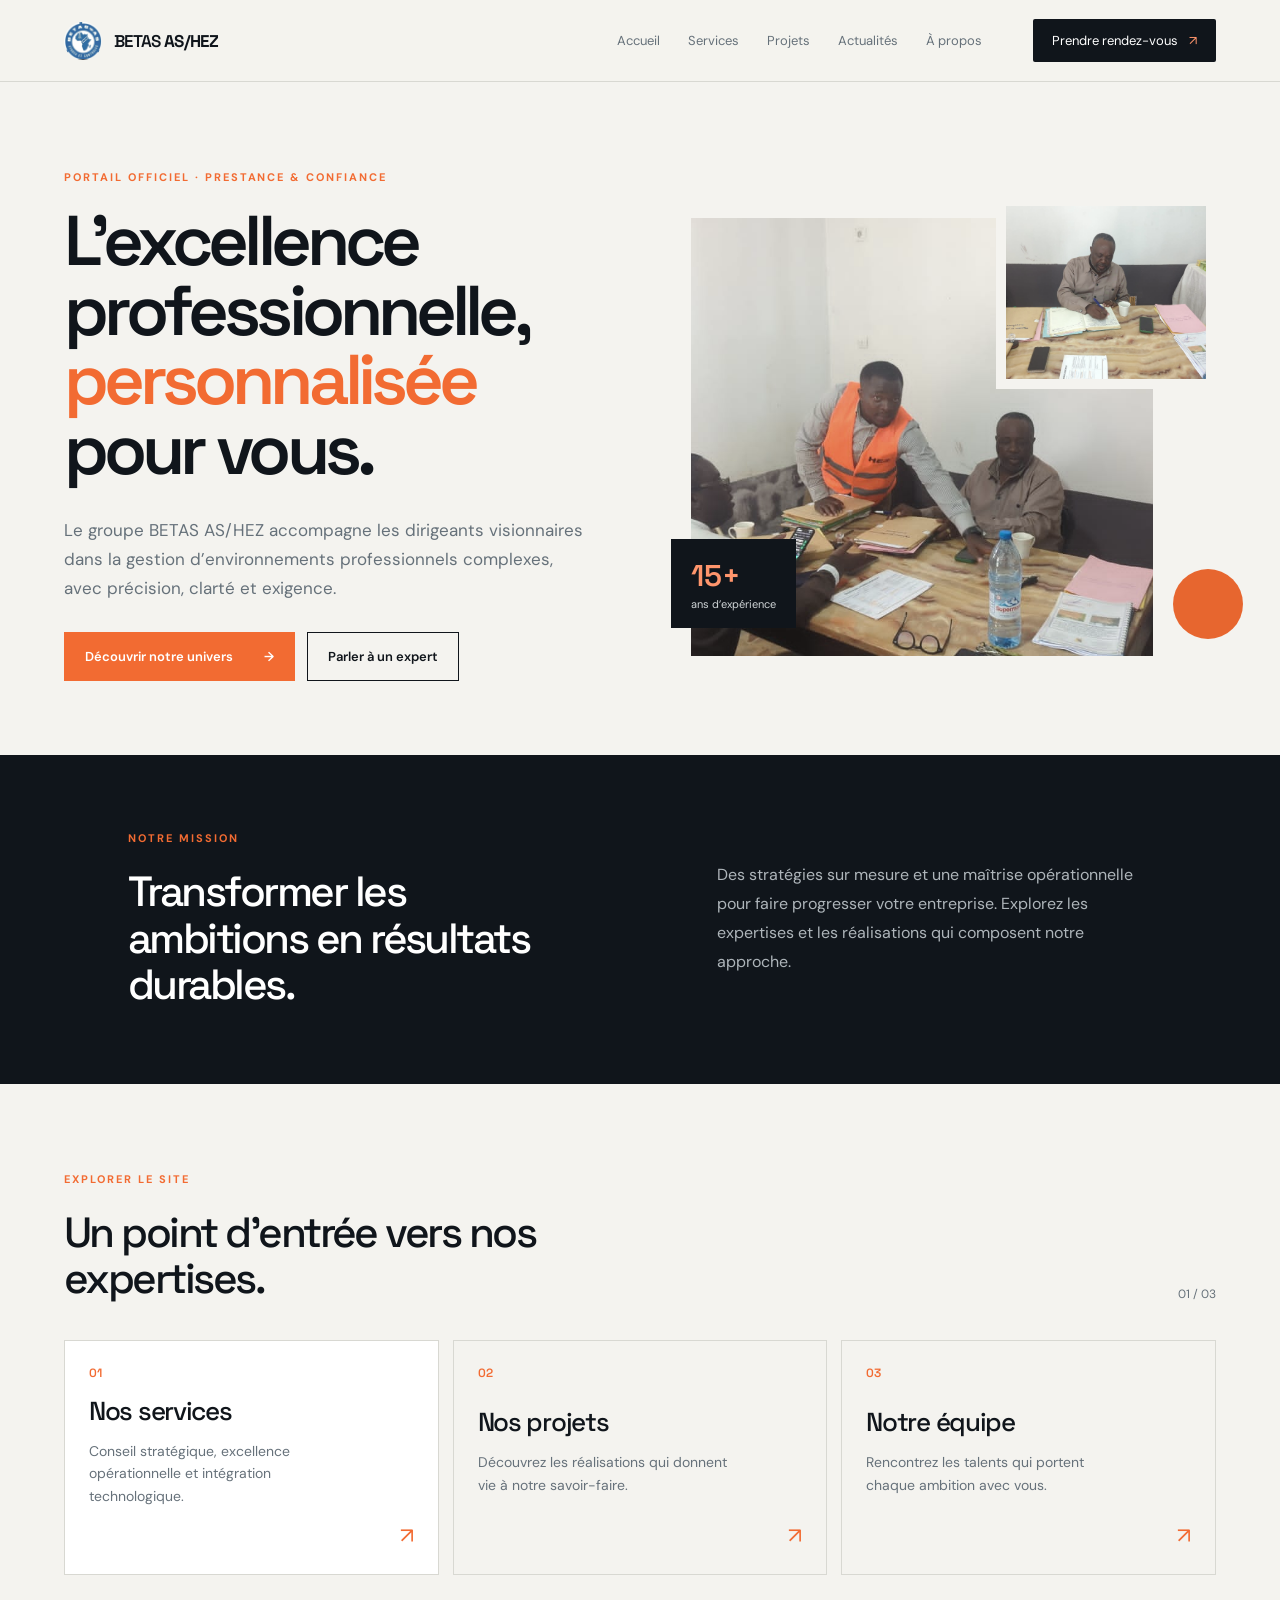
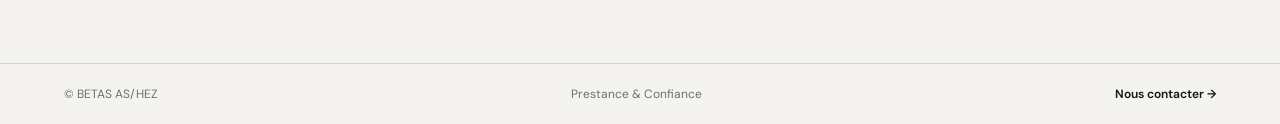
==== index.html @ e02a0e81 "Create BETAS AS/HEZ integrated portal" ====
<!doctype html>
<html lang="fr">
<head>
  <meta charset="utf-8">
  <meta name="viewport" content="width=device-width, initial-scale=1">
  <meta name="description" content="BETAS AS/HEZ — conseil stratégique, excellence opérationnelle et intégration technologique.">
  <title>BETAS AS/HEZ | Portail</title>
  <link rel="preconnect" href="https://fonts.googleapis.com">
  <link rel="preconnect" href="https://fonts.gstatic.com" crossorigin>
  <link href="https://fonts.googleapis.com/css2?family=DM+Sans:wght@400;500;600;700&family=Space+Grotesk:wght@500;600;700&display=swap" rel="stylesheet">
  <link rel="stylesheet" href="portal.css">
</head>
<body>
  <header class="site-header">
    <a class="brand" href="index.html" aria-label="BETAS AS/HEZ, accueil">
      <img src="IMG-20260818-WA0112.jpg" alt="Logo BETAS AS/HEZ">
      <span>BETAS <b>AS/HEZ</b></span>
    </a>
    <nav class="desktop-nav" aria-label="Navigation principale">
      <a href="home.html">Accueil</a><a href="service.html">Services</a><a href="projets.html">Projets</a><a href="actualité.html">Actualités</a><a href="why.html">À propos</a>
    </nav>
    <a class="header-action" href="bookappointment1.html">Prendre rendez-vous <span aria-hidden="true">↗</span></a>
  </header>

  <main>
    <section class="hero">
      <div class="hero-copy">
        <p class="eyebrow">PORTAIL OFFICIEL · PRESTANCE &amp; CONFIANCE</p>
        <h1>L’excellence professionnelle, <em>personnalisée</em> pour vous.</h1>
        <p class="hero-text">Le groupe BETAS AS/HEZ accompagne les dirigeants visionnaires dans la gestion d’environnements professionnels complexes, avec précision, clarté et exigence.</p>
        <div class="hero-actions"><a class="button button-primary" href="home.html">Découvrir notre univers <span>→</span></a><a class="button button-secondary" href="contact.html">Parler à un expert</a></div>
      </div>
      <div class="hero-visual" aria-label="Présentation de l'univers BETAS AS/HEZ">
        <div class="visual-card visual-main"><img src="IMG-20260819-WA0003.jpg" alt="Projet BETAS AS/HEZ"></div>
        <div class="visual-card visual-small"><img src="IMG-20260819-WA0004.jpg" alt="Réalisation BETAS AS/HEZ"></div>
        <div class="visual-note"><strong>15+</strong><span>ans d’expérience</span></div>
        <div class="orange-orb"></div>
      </div>
    </section>

    <section class="intro" aria-labelledby="mission-title">
      <div><p class="eyebrow">NOTRE MISSION</p><h2 id="mission-title">Transformer les ambitions en résultats durables.</h2></div>
      <p>Des stratégies sur mesure et une maîtrise opérationnelle pour faire progresser votre entreprise. Explorez les expertises et les réalisations qui composent notre approche.</p>
    </section>

    <section class="pathways" aria-labelledby="explore-title">
      <div class="section-heading"><div><p class="eyebrow">EXPLORER LE SITE</p><h2 id="explore-title">Un point d’entrée vers nos expertises.</h2></div><span class="section-index">01 / 03</span></div>
      <div class="path-grid">
        <a class="path-card featured" href="service.html"><span class="card-number">01</span><div><h3>Nos services</h3><p>Conseil stratégique, excellence opérationnelle et intégration technologique.</p></div><span class="arrow">↗</span></a>
        <a class="path-card" href="projets.html"><span class="card-number">02</span><div><h3>Nos projets</h3><p>Découvrez les réalisations qui donnent vie à notre savoir-faire.</p></div><span class="arrow">↗</span></a>
        <a class="path-card" href="administration.html"><span class="card-number">03</span><div><h3>Notre équipe</h3><p>Rencontrez les talents qui portent chaque ambition avec vous.</p></div><span class="arrow">↗</span></a>
      </div>
    </section>
  </main>
  <footer><span>© BETAS AS/HEZ</span><span>Prestance &amp; Confiance</span><a href="contact.html">Nous contacter →</a></footer>
</body>
</html>
---- portal.css ----
:root{--ink:#10151b;--muted:#66717a;--paper:#f4f3ef;--line:#d8d8d2;--orange:#f26b32;--white:#fff}*{box-sizing:border-box}body{margin:0;background:var(--paper);color:var(--ink);font-family:'DM Sans',sans-serif}a{color:inherit;text-decoration:none}.site-header{height:82px;padding:0 clamp(24px,5vw,76px);display:flex;align-items:center;gap:clamp(24px,4vw,64px);border-bottom:1px solid var(--line);background:rgba(244,243,239,.9);position:relative;z-index:2}.brand{display:flex;align-items:center;gap:12px;font:600 17px 'Space Grotesk';letter-spacing:-.04em;white-space:nowrap}.brand img{width:38px;height:38px;object-fit:cover;border-radius:50%}.brand b{font-weight:700}.desktop-nav{display:flex;gap:28px;margin-left:auto;font-size:13px;color:var(--muted)}.desktop-nav a:hover,footer a:hover{color:var(--orange)}.header-action{background:var(--ink);color:#fff;padding:13px 19px;font-size:13px;border-radius:2px}.header-action span{color:#ff956c;margin-left:8px}.hero{max-width:1320px;margin:auto;min-height:610px;padding:88px clamp(24px,5vw,76px) 74px;display:grid;grid-template-columns:1fr 1fr;gap:8vw;align-items:center}.eyebrow{font-size:11px;letter-spacing:.18em;font-weight:700;color:var(--orange);margin:0 0 23px}.hero h1{font:600 clamp(43px,5.5vw,78px)/.99 'Space Grotesk';letter-spacing:-.07em;max-width:700px;margin:0}.hero h1 em{font-style:normal;color:var(--orange)}.hero-text{color:var(--muted);font-size:17px;line-height:1.7;max-width:530px;margin:30px 0}.hero-actions{display:flex;gap:12px;flex-wrap:wrap}.button{padding:15px 20px;font-size:13px;font-weight:600;border:1px solid var(--ink)}.button-primary{background:var(--orange);border-color:var(--orange);color:#fff}.button-primary span{margin-left:28px}.button-secondary:hover{background:#fff}.hero-visual{height:460px;position:relative}.visual-card{position:absolute;overflow:hidden;background:#ddd}.visual-card img{width:100%;height:100%;object-fit:cover;display:block;filter:saturate(.8)}.visual-main{inset:22px 12% 0 0}.visual-small{width:42%;height:42%;right:0;top:0;border:10px solid var(--paper)}.visual-note{position:absolute;left:-20px;bottom:28px;background:var(--ink);color:#fff;padding:17px 20px;display:flex;flex-direction:column;gap:2px}.visual-note strong{font:600 30px 'Space Grotesk';color:#ff956c}.visual-note span{font-size:11px;color:#d0d5d7}.orange-orb{width:70px;height:70px;border-radius:50%;background:var(--orange);position:absolute;right:-27px;bottom:17px;mix-blend-mode:multiply}.intro{background:var(--ink);color:#fff;padding:76px clamp(24px,10vw,150px);display:grid;grid-template-columns:1fr 1fr;gap:12vw}.intro h2,.section-heading h2{font:500 clamp(30px,3.3vw,47px)/1.1 'Space Grotesk';letter-spacing:-.06em;margin:0;max-width:570px}.intro p:not(.eyebrow){color:#aeb5ba;line-height:1.8;margin:30px 0 0;max-width:460px}.pathways{max-width:1320px;margin:auto;padding:88px clamp(24px,5vw,76px)}.section-heading{display:flex;justify-content:space-between;align-items:end;margin-bottom:38px}.section-index{color:var(--muted);font-size:12px}.path-grid{display:grid;grid-template-columns:repeat(3,1fr);gap:14px}.path-card{min-height:235px;border:1px solid var(--line);padding:24px;display:flex;flex-direction:column;justify-content:space-between;transition:transform .2s,background .2s}.path-card:hover{transform:translateY(-5px);background:#fff}.path-card.featured{background:#fff}.card-number{font:600 12px 'Space Grotesk';color:var(--orange)}.path-card h3{font:500 26px 'Space Grotesk';letter-spacing:-.05em;margin:0 0 12px}.path-card p{color:var(--muted);font-size:14px;line-height:1.6;max-width:250px;margin:0}.arrow{align-self:flex-end;font-size:22px;color:var(--orange)}footer{border-top:1px solid var(--line);padding:22px clamp(24px,5vw,76px);display:flex;gap:30px;justify-content:space-between;color:var(--muted);font-size:12px}footer a{color:var(--ink);font-weight:600}@media(max-width:800px){.site-header{height:70px;padding:0 20px}.desktop-nav{display:none}.header-action{margin-left:auto;padding:11px 13px;font-size:11px}.hero{grid-template-columns:1fr;padding-top:62px;gap:45px}.hero-visual{height:330px}.intro{grid-template-columns:1fr;gap:10px;padding:58px 24px}.pathways{padding:62px 24px}.path-grid{grid-template-columns:1fr}.section-heading{align-items:start;gap:20px;flex-direction:column}footer{flex-wrap:wrap;gap:12px}footer span:nth-child(2){display:none}}@media(max-width:420px){.header-action{font-size:0}.header-action span{font-size:16px;margin:0}.hero h1{font-size:43px}.visual-note{left:0}}
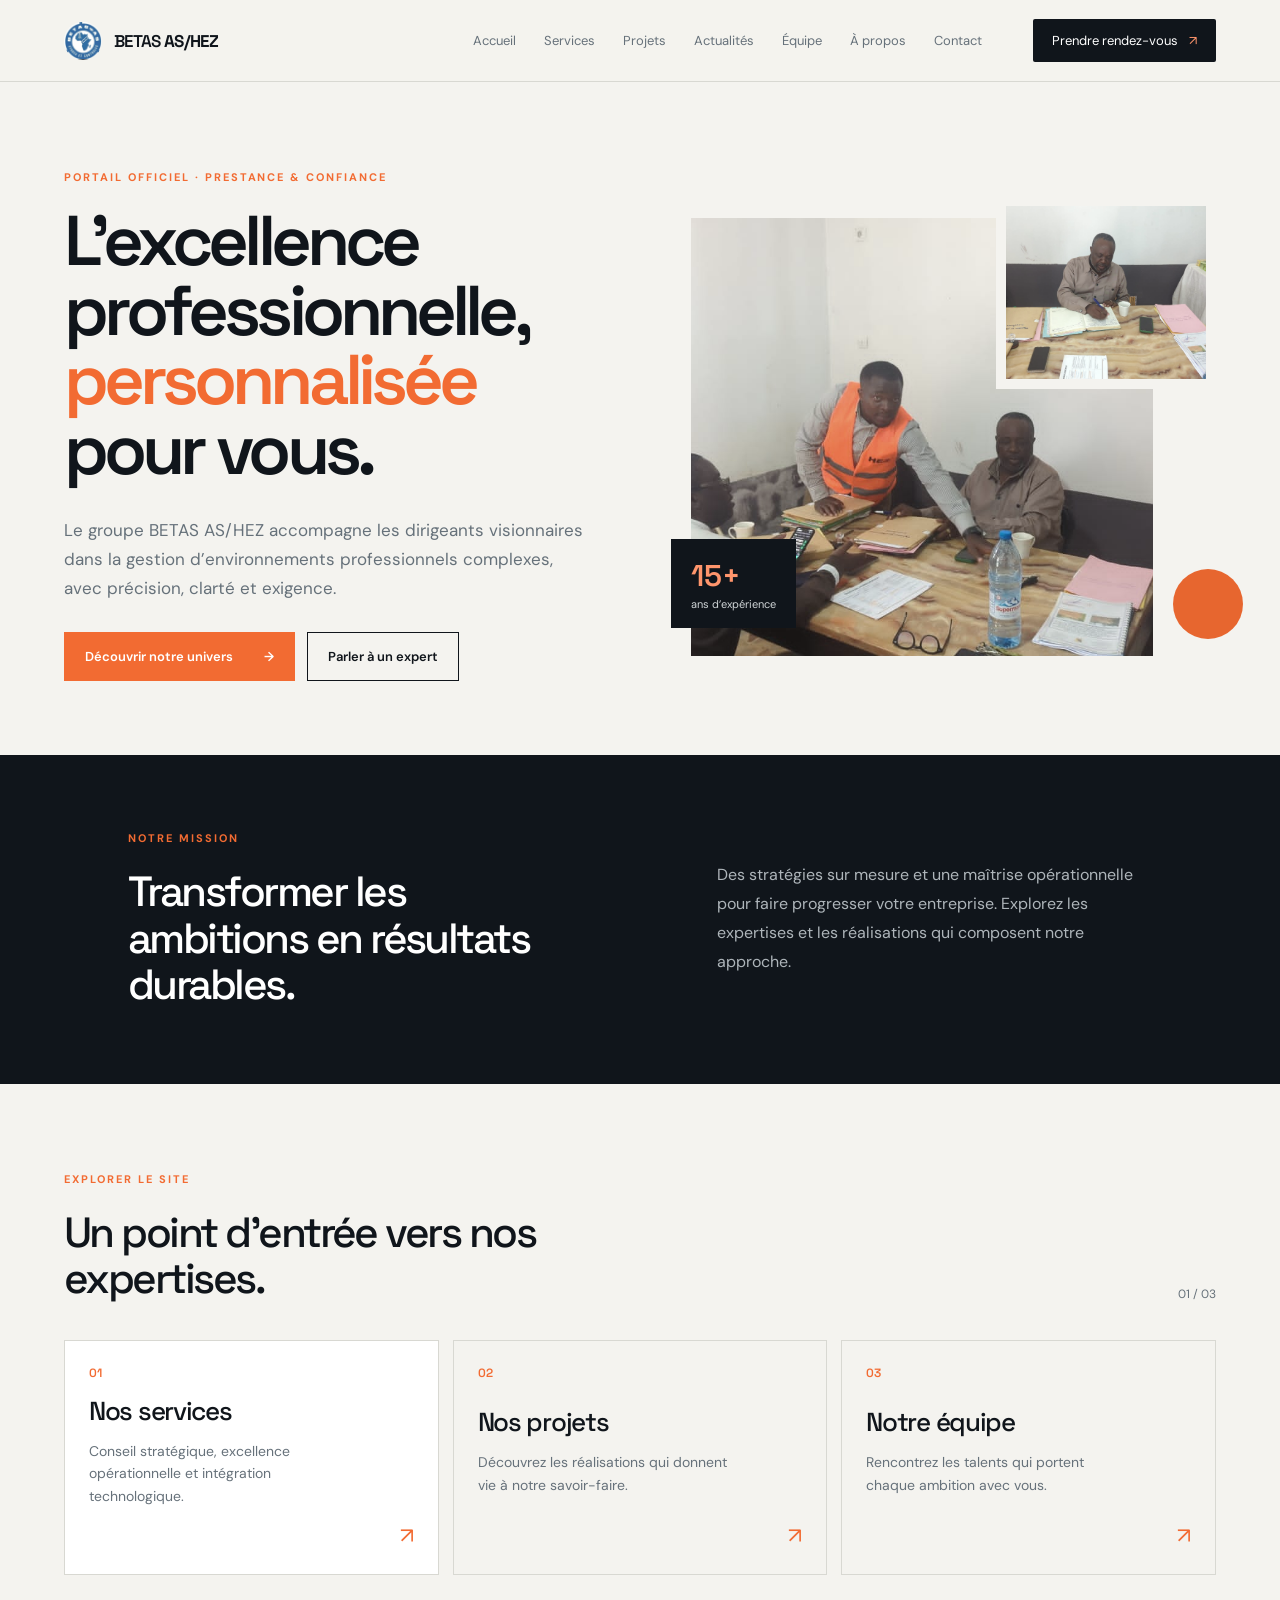
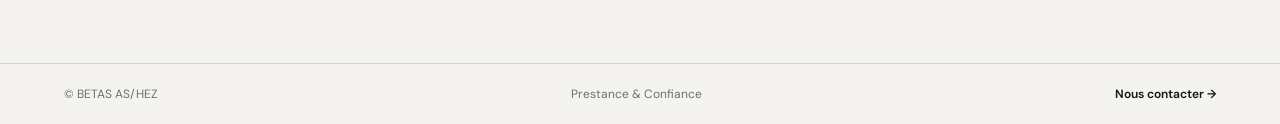
==== commit 27a72d51: "Fix mobile navigation and contact link" ====
--- a/index.html
+++ b/index.html
@@ -17,7 +17,7 @@
       <span>BETAS <b>AS/HEZ</b></span>
     </a>
     <nav class="desktop-nav" aria-label="Navigation principale">
-      <a href="home.html">Accueil</a><a href="service.html">Services</a><a href="projets.html">Projets</a><a href="actualité.html">Actualités</a><a href="why.html">À propos</a>
+      <a href="home.html">Accueil</a><a href="service.html">Services</a><a href="projets.html">Projets</a><a href="actualité.html">Actualités</a><a href="administration.html">Équipe</a><a href="why.html">À propos</a><a href="contact.html">Contact</a>
     </nav>
     <a class="header-action" href="bookappointment1.html">Prendre rendez-vous <span aria-hidden="true">↗</span></a>
   </header>
--- a/portal.css
+++ b/portal.css
@@ -1 +1 @@
-:root{--ink:#10151b;--muted:#66717a;--paper:#f4f3ef;--line:#d8d8d2;--orange:#f26b32;--white:#fff}*{box-sizing:border-box}body{margin:0;background:var(--paper);color:var(--ink);font-family:'DM Sans',sans-serif}a{color:inherit;text-decoration:none}.site-header{height:82px;padding:0 clamp(24px,5vw,76px);display:flex;align-items:center;gap:clamp(24px,4vw,64px);border-bottom:1px solid var(--line);background:rgba(244,243,239,.9);position:relative;z-index:2}.brand{display:flex;align-items:center;gap:12px;font:600 17px 'Space Grotesk';letter-spacing:-.04em;white-space:nowrap}.brand img{width:38px;height:38px;object-fit:cover;border-radius:50%}.brand b{font-weight:700}.desktop-nav{display:flex;gap:28px;margin-left:auto;font-size:13px;color:var(--muted)}.desktop-nav a:hover,footer a:hover{color:var(--orange)}.header-action{background:var(--ink);color:#fff;padding:13px 19px;font-size:13px;border-radius:2px}.header-action span{color:#ff956c;margin-left:8px}.hero{max-width:1320px;margin:auto;min-height:610px;padding:88px clamp(24px,5vw,76px) 74px;display:grid;grid-template-columns:1fr 1fr;gap:8vw;align-items:center}.eyebrow{font-size:11px;letter-spacing:.18em;font-weight:700;color:var(--orange);margin:0 0 23px}.hero h1{font:600 clamp(43px,5.5vw,78px)/.99 'Space Grotesk';letter-spacing:-.07em;max-width:700px;margin:0}.hero h1 em{font-style:normal;color:var(--orange)}.hero-text{color:var(--muted);font-size:17px;line-height:1.7;max-width:530px;margin:30px 0}.hero-actions{display:flex;gap:12px;flex-wrap:wrap}.button{padding:15px 20px;font-size:13px;font-weight:600;border:1px solid var(--ink)}.button-primary{background:var(--orange);border-color:var(--orange);color:#fff}.button-primary span{margin-left:28px}.button-secondary:hover{background:#fff}.hero-visual{height:460px;position:relative}.visual-card{position:absolute;overflow:hidden;background:#ddd}.visual-card img{width:100%;height:100%;object-fit:cover;display:block;filter:saturate(.8)}.visual-main{inset:22px 12% 0 0}.visual-small{width:42%;height:42%;right:0;top:0;border:10px solid var(--paper)}.visual-note{position:absolute;left:-20px;bottom:28px;background:var(--ink);color:#fff;padding:17px 20px;display:flex;flex-direction:column;gap:2px}.visual-note strong{font:600 30px 'Space Grotesk';color:#ff956c}.visual-note span{font-size:11px;color:#d0d5d7}.orange-orb{width:70px;height:70px;border-radius:50%;background:var(--orange);position:absolute;right:-27px;bottom:17px;mix-blend-mode:multiply}.intro{background:var(--ink);color:#fff;padding:76px clamp(24px,10vw,150px);display:grid;grid-template-columns:1fr 1fr;gap:12vw}.intro h2,.section-heading h2{font:500 clamp(30px,3.3vw,47px)/1.1 'Space Grotesk';letter-spacing:-.06em;margin:0;max-width:570px}.intro p:not(.eyebrow){color:#aeb5ba;line-height:1.8;margin:30px 0 0;max-width:460px}.pathways{max-width:1320px;margin:auto;padding:88px clamp(24px,5vw,76px)}.section-heading{display:flex;justify-content:space-between;align-items:end;margin-bottom:38px}.section-index{color:var(--muted);font-size:12px}.path-grid{display:grid;grid-template-columns:repeat(3,1fr);gap:14px}.path-card{min-height:235px;border:1px solid var(--line);padding:24px;display:flex;flex-direction:column;justify-content:space-between;transition:transform .2s,background .2s}.path-card:hover{transform:translateY(-5px);background:#fff}.path-card.featured{background:#fff}.card-number{font:600 12px 'Space Grotesk';color:var(--orange)}.path-card h3{font:500 26px 'Space Grotesk';letter-spacing:-.05em;margin:0 0 12px}.path-card p{color:var(--muted);font-size:14px;line-height:1.6;max-width:250px;margin:0}.arrow{align-self:flex-end;font-size:22px;color:var(--orange)}footer{border-top:1px solid var(--line);padding:22px clamp(24px,5vw,76px);display:flex;gap:30px;justify-content:space-between;color:var(--muted);font-size:12px}footer a{color:var(--ink);font-weight:600}@media(max-width:800px){.site-header{height:70px;padding:0 20px}.desktop-nav{display:none}.header-action{margin-left:auto;padding:11px 13px;font-size:11px}.hero{grid-template-columns:1fr;padding-top:62px;gap:45px}.hero-visual{height:330px}.intro{grid-template-columns:1fr;gap:10px;padding:58px 24px}.pathways{padding:62px 24px}.path-grid{grid-template-columns:1fr}.section-heading{align-items:start;gap:20px;flex-direction:column}footer{flex-wrap:wrap;gap:12px}footer span:nth-child(2){display:none}}@media(max-width:420px){.header-action{font-size:0}.header-action span{font-size:16px;margin:0}.hero h1{font-size:43px}.visual-note{left:0}}
+:root{--ink:#10151b;--muted:#66717a;--paper:#f4f3ef;--line:#d8d8d2;--orange:#f26b32;--white:#fff}*{box-sizing:border-box}body{margin:0;background:var(--paper);color:var(--ink);font-family:'DM Sans',sans-serif}a{color:inherit;text-decoration:none}.site-header{height:82px;padding:0 clamp(24px,5vw,76px);display:flex;align-items:center;gap:clamp(24px,4vw,64px);border-bottom:1px solid var(--line);background:rgba(244,243,239,.9);position:relative;z-index:2}.brand{display:flex;align-items:center;gap:12px;font:600 17px 'Space Grotesk';letter-spacing:-.04em;white-space:nowrap}.brand img{width:38px;height:38px;object-fit:cover;border-radius:50%}.brand b{font-weight:700}.desktop-nav{display:flex;gap:28px;margin-left:auto;font-size:13px;color:var(--muted)}.desktop-nav a:hover,footer a:hover{color:var(--orange)}@media(max-width:760px){.site-header{height:auto;min-height:72px;padding:16px 20px;flex-wrap:wrap;gap:14px}.brand{font-size:15px}.desktop-nav{order:3;width:100%;margin:0;display:flex;gap:16px;overflow-x:auto;padding-bottom:2px;scrollbar-width:none}.desktop-nav::-webkit-scrollbar{display:none}.desktop-nav a{white-space:nowrap;font-size:12px}.header-action{margin-left:auto;padding:11px 13px;font-size:12px}.hero{min-height:auto;padding:54px 20px 48px;display:flex;flex-direction:column;gap:38px;align-items:stretch}.hero h1{font-size:clamp(40px,12vw,58px)}.hero-text{font-size:15px;margin:24px 0}.hero-visual{height:330px}.visual-main{inset:12px 9% 0 0}.visual-small{width:42%;height:120px;right:0;top:0}.visual-note{left:7%;bottom:18px}.intro,.pathways{padding-left:20px;padding-right:20px}.intro{display:flex;flex-direction:column;gap:22px}.intro h2,.section-heading h2{font-size:34px}.path-grid{grid-template-columns:1fr}.path-card{min-height:145px;padding:23px}.path-card.featured{min-height:170px}footer{padding:24px 20px;flex-direction:column;align-items:flex-start;gap:10px}}@media(max-width:420px){.header-action{font-size:0;padding:11px}.header-action span{font-size:16px;margin:0}.hero-actions{flex-direction:column;align-items:stretch}.button{text-align:center}.hero-visual{height:280px}}.header-action{background:var(--ink);color:#fff;padding:13px 19px;font-size:13px;border-radius:2px}.header-action span{color:#ff956c;margin-left:8px}.hero{max-width:1320px;margin:auto;min-height:610px;padding:88px clamp(24px,5vw,76px) 74px;display:grid;grid-template-columns:1fr 1fr;gap:8vw;align-items:center}.eyebrow{font-size:11px;letter-spacing:.18em;font-weight:700;color:var(--orange);margin:0 0 23px}.hero h1{font:600 clamp(43px,5.5vw,78px)/.99 'Space Grotesk';letter-spacing:-.07em;max-width:700px;margin:0}.hero h1 em{font-style:normal;color:var(--orange)}.hero-text{color:var(--muted);font-size:17px;line-height:1.7;max-width:530px;margin:30px 0}.hero-actions{display:flex;gap:12px;flex-wrap:wrap}.button{padding:15px 20px;font-size:13px;font-weight:600;border:1px solid var(--ink)}.button-primary{background:var(--orange);border-color:var(--orange);color:#fff}.button-primary span{margin-left:28px}.button-secondary:hover{background:#fff}.hero-visual{height:460px;position:relative}.visual-card{position:absolute;overflow:hidden;background:#ddd}.visual-card img{width:100%;height:100%;object-fit:cover;display:block;filter:saturate(.8)}.visual-main{inset:22px 12% 0 0}.visual-small{width:42%;height:42%;right:0;top:0;border:10px solid var(--paper)}.visual-note{position:absolute;left:-20px;bottom:28px;background:var(--ink);color:#fff;padding:17px 20px;display:flex;flex-direction:column;gap:2px}.visual-note strong{font:600 30px 'Space Grotesk';color:#ff956c}.visual-note span{font-size:11px;color:#d0d5d7}.orange-orb{width:70px;height:70px;border-radius:50%;background:var(--orange);position:absolute;right:-27px;bottom:17px;mix-blend-mode:multiply}.intro{background:var(--ink);color:#fff;padding:76px clamp(24px,10vw,150px);display:grid;grid-template-columns:1fr 1fr;gap:12vw}.intro h2,.section-heading h2{font:500 clamp(30px,3.3vw,47px)/1.1 'Space Grotesk';letter-spacing:-.06em;margin:0;max-width:570px}.intro p:not(.eyebrow){color:#aeb5ba;line-height:1.8;margin:30px 0 0;max-width:460px}.pathways{max-width:1320px;margin:auto;padding:88px clamp(24px,5vw,76px)}.section-heading{display:flex;justify-content:space-between;align-items:end;margin-bottom:38px}.section-index{color:var(--muted);font-size:12px}.path-grid{display:grid;grid-template-columns:repeat(3,1fr);gap:14px}.path-card{min-height:235px;border:1px solid var(--line);padding:24px;display:flex;flex-direction:column;justify-content:space-between;transition:transform .2s,background .2s}.path-card:hover{transform:translateY(-5px);background:#fff}.path-card.featured{background:#fff}.card-number{font:600 12px 'Space Grotesk';color:var(--orange)}.path-card h3{font:500 26px 'Space Grotesk';letter-spacing:-.05em;margin:0 0 12px}.path-card p{color:var(--muted);font-size:14px;line-height:1.6;max-width:250px;margin:0}.arrow{align-self:flex-end;font-size:22px;color:var(--orange)}footer{border-top:1px solid var(--line);padding:22px clamp(24px,5vw,76px);display:flex;gap:30px;justify-content:space-between;color:var(--muted);font-size:12px}footer a{color:var(--ink);font-weight:600}@media(max-width:800px){.site-header{height:70px;padding:0 20px}.desktop-nav{display:none}.header-action{margin-left:auto;padding:11px 13px;font-size:11px}.hero{grid-template-columns:1fr;padding-top:62px;gap:45px}.hero-visual{height:330px}.intro{grid-template-columns:1fr;gap:10px;padding:58px 24px}.pathways{padding:62px 24px}.path-grid{grid-template-columns:1fr}.section-heading{align-items:start;gap:20px;flex-direction:column}footer{flex-wrap:wrap;gap:12px}footer span:nth-child(2){display:none}}@media(max-width:420px){.header-action{font-size:0}.header-action span{font-size:16px;margin:0}.hero h1{font-size:43px}.visual-note{left:0}}
